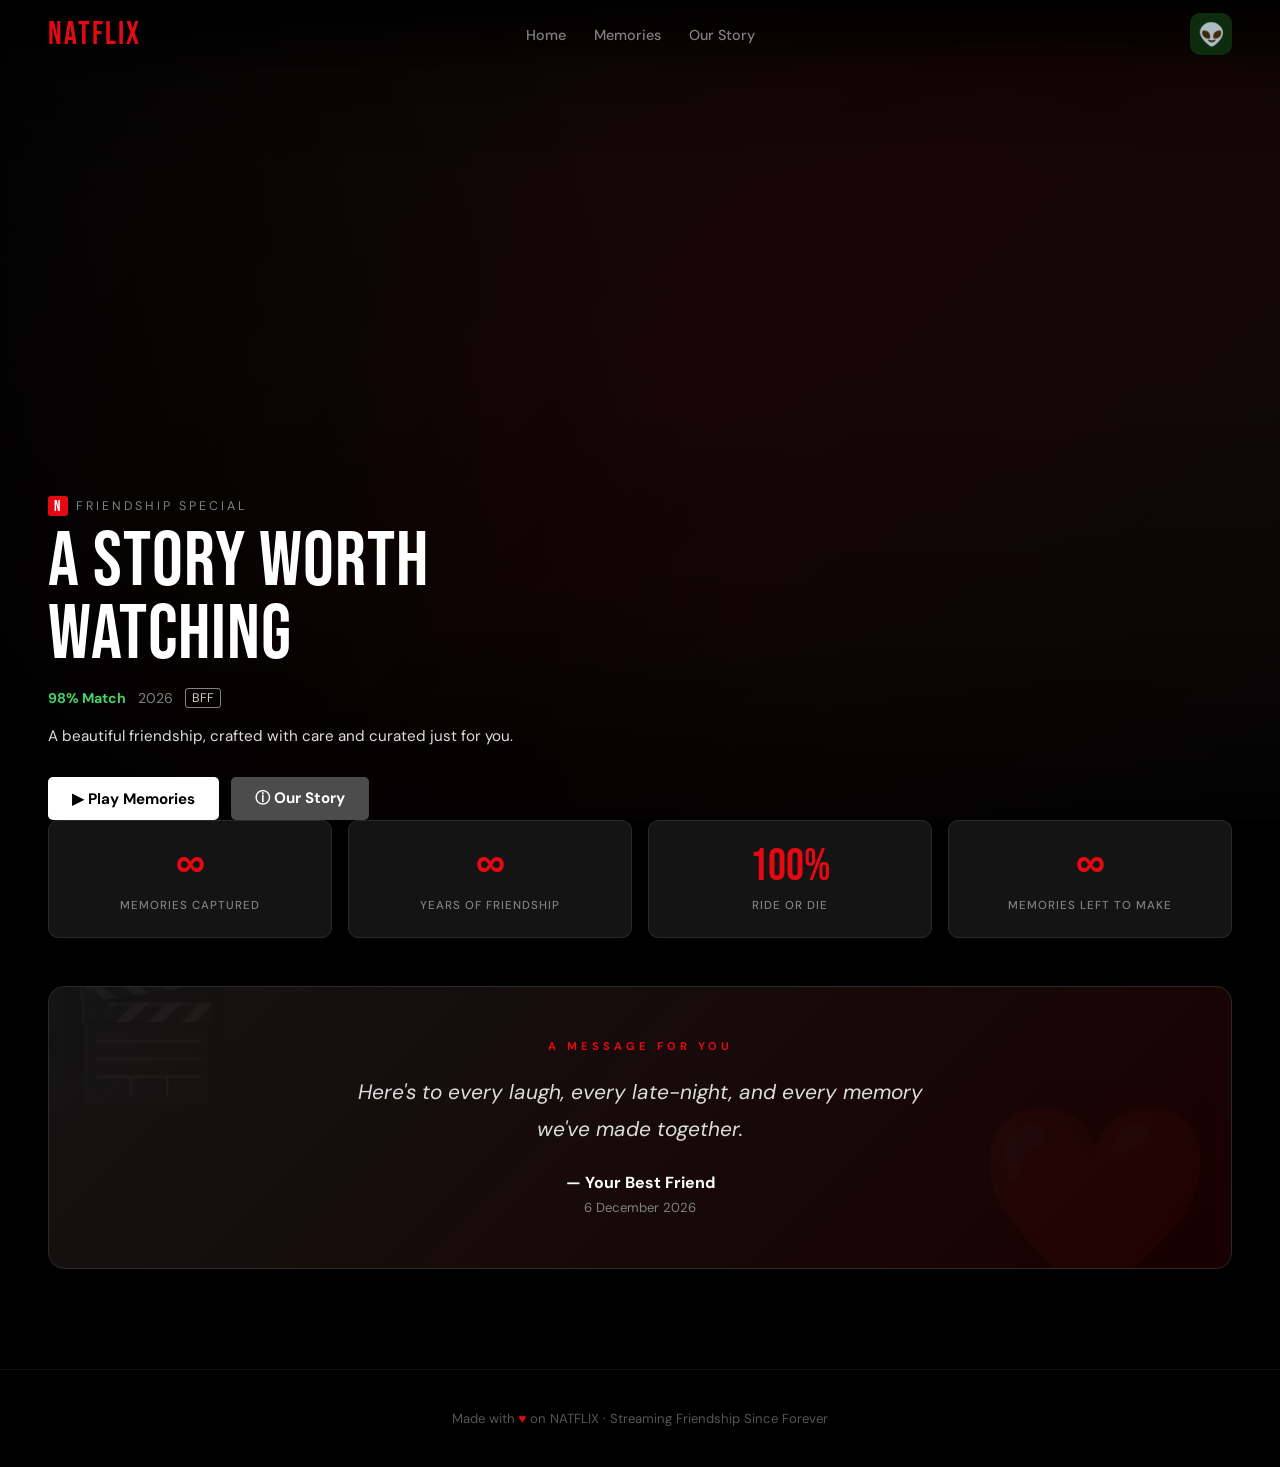
==== home.html @ 0f64f7c1 "ahh" ====
<!DOCTYPE html>
<html lang="en">
<head>
<meta charset="UTF-8">
<meta name="viewport" content="width=device-width, initial-scale=1.0, maximum-scale=1.0, user-scalable=no">
<title>NATFLIX</title>
<link rel="preconnect" href="https://fonts.googleapis.com">
<link rel="preconnect" href="https://fonts.gstatic.com" crossorigin>
<link href="https://fonts.googleapis.com/css2?family=Bebas+Neue&family=DM+Sans:ital,wght@0,300;0,400;0,500;0,700;1,400&display=swap" rel="stylesheet">
<style>
  *, *::before, *::after { box-sizing: border-box; margin: 0; padding: 0; }

  :root {
    --red: #E50914;
    --bg: #000;
    --card: #141414;
    --border: #2a2a2a;
    --grey: #808080;
    --text: #ddd;
  }

  html { scroll-behavior: smooth; }

  body {
    background: var(--bg);
    color: #fff;
    font-family: 'DM Sans', sans-serif;
    overflow-x: hidden;
  }

  /* NAV */
  nav {
    position: fixed;
    top: 0; left: 0; right: 0;
    z-index: 100;
    height: 68px; padding: 0 48px;
    display: flex; align-items: center; justify-content: space-between;
    background: linear-gradient(to bottom, rgba(0,0,0,0.9), transparent);
    transition: background 0.3s;
  }
  nav.scrolled { background: rgba(0,0,0,0.97); }

  .nav-logo {
    font-family: 'Bebas Neue', sans-serif;
    font-size: 2rem; color: var(--red);
    letter-spacing: 2px; text-decoration: none; flex-shrink: 0;
  }

  .nav-links {
    display: flex; gap: 28px; list-style: none;
    position: absolute; left: 50%; transform: translateX(-50%);
  }
  .nav-links a {
    color: var(--grey); text-decoration: none;
    font-size: 0.9rem; font-weight: 500;
    transition: color 0.2s;
  }
  .nav-links a:hover { color: #fff; }

  .nav-avatar {
    width: 42px; height: 42px;
    border-radius: 10px;
    display: flex; align-items: center; justify-content: center;
    font-size: 22px; cursor: pointer; flex-shrink: 0;
  }

  /* HERO */
  .hero { position: relative; height: 100vh; overflow: hidden; }

  .hero video {
    position: absolute; inset: 0;
    width: 100%; height: 100%;
    object-fit: cover;
  }

  /* Hero background — works for both gradient fallback and photo */
  #heroBgFallback {
    position: absolute; inset: 0;
    background: linear-gradient(135deg, #0a0a0a 0%, #1a0505 50%, #0a0a0a 100%);
    background-size: cover;
    background-position: center;
  }

  .hero-overlay {
    position: absolute; inset: 0;
    background:
      linear-gradient(77deg, rgba(0,0,0,0.92) 0%, transparent 55%),
      linear-gradient(to top, rgba(0,0,0,1) 0%, rgba(0,0,0,0.3) 30%, transparent 60%),
      linear-gradient(to bottom, rgba(0,0,0,0.5) 0%, transparent 20%);
  }

  .hero-content {
    position: absolute; bottom: 0; left: 0; z-index: 2;
    padding: 0 48px 80px; max-width: 600px;
  }

  .hero-label {
    font-size: 0.78rem; color: var(--grey);
    letter-spacing: 3px; text-transform: uppercase;
    font-variant: small-caps; margin-bottom: 10px;
    opacity: 0; transform: translateY(30px);
    animation: fadeUp 0.6s 0.1s forwards;
    display: flex; align-items: center; gap: 8px;
  }
  .hero-label::before {
    content: 'N';
    display: inline-flex;
    background: var(--red); color: #fff;
    font-family: 'Bebas Neue', sans-serif;
    font-size: 0.95rem;
    width: 20px; height: 20px;
    align-items: center; justify-content: center;
    border-radius: 3px;
  }

  .hero-title {
    font-family: 'Bebas Neue', sans-serif;
    font-size: clamp(2.2rem, 6vw, 5.5rem);
    line-height: 0.95; letter-spacing: 1px; margin-bottom: 16px;
    opacity: 0; transform: translateY(30px);
    animation: fadeUp 0.6s 0.2s forwards;
  }

  .hero-meta {
    display: flex; align-items: center; gap: 12px;
    font-size: 0.88rem; margin-bottom: 16px; flex-wrap: wrap;
    opacity: 0; transform: translateY(30px);
    animation: fadeUp 0.6s 0.3s forwards;
  }
  .meta-match  { color: #46d369; font-weight: 700; }
  .meta-badge  {
    border: 1px solid rgba(255,255,255,0.5);
    padding: 1px 6px; border-radius: 3px;
    font-size: 0.78rem; color: rgba(255,255,255,0.8);
  }
  .meta-dot    { color: var(--grey); }

  .hero-desc {
    font-size: 0.95rem; color: var(--text); line-height: 1.65;
    margin-bottom: 28px;
    opacity: 0; transform: translateY(30px);
    animation: fadeUp 0.6s 0.4s forwards;
  }

  .hero-btns {
    display: flex; gap: 12px; flex-wrap: wrap;
    opacity: 0; transform: translateY(30px);
    animation: fadeUp 0.6s 0.5s forwards;
  }

  .btn {
    display: inline-flex; align-items: center; gap: 8px;
    padding: 11px 24px; border-radius: 5px;
    font-size: 0.95rem; font-weight: 700; cursor: pointer; border: none;
    font-family: 'DM Sans', sans-serif;
    transition: opacity 0.2s, transform 0.2s;
    text-decoration: none;
  }
  .btn:hover { opacity: 0.85; transform: scale(1.02); }
  .btn-white { background: #fff; color: #000; }
  .btn-grey  { background: rgba(109,109,110,0.7); color: #fff; }

  @keyframes fadeUp { to { opacity: 1; transform: translateY(0); } }

  /* CONTENT */
  .content {
    position: relative; z-index: 10;
    background: var(--bg);
    margin-top: -80px; padding-bottom: 80px;
  }

  /* STATS */
  .stats-row {
    display: grid;
    grid-template-columns: repeat(4, 1fr);
    gap: 16px;
    padding: 0 48px; margin-bottom: 48px;
  }
  .stat-card {
    background: var(--card); border: 1px solid var(--border);
    border-radius: 10px; padding: 24px; text-align: center;
  }
  .stat-number {
    font-family: 'Bebas Neue', sans-serif;
    font-size: 2.8rem; color: var(--red); line-height: 1; margin-bottom: 8px;
  }
  .stat-label {
    color: var(--grey); font-size: 0.72rem;
    text-transform: uppercase; letter-spacing: 1px; font-weight: 500;
  }

  /* ROWS */
  .row-section { padding: 0 48px; margin-bottom: 48px; }
  .row-title   { font-size: 1.1rem; font-weight: 700; margin-bottom: 16px; color: #fff; }

  .photos-scroll {
    display: flex; gap: 8px;
    overflow-x: auto; scrollbar-width: none;
    -ms-overflow-style: none; padding-bottom: 4px;
  }
  .photos-scroll::-webkit-scrollbar { display: none; }

  .photo-card {
    flex-shrink: 0; width: 200px; height: 140px;
    border-radius: 5px; overflow: hidden;
    cursor: pointer; background: #222; position: relative;
  }
  .photo-card img {
    width: 100%; height: 100%;
    object-fit: cover; display: block;
    transition: transform 0.3s ease;
  }
  .photo-card:hover img { transform: scale(1.08); }

  .photo-caption {
    position: absolute; bottom: 0; left: 0; right: 0;
    background: linear-gradient(to top, rgba(0,0,0,0.9), transparent);
    padding: 24px 10px 8px; font-size: 0.78rem; color: #fff;
    transform: translateY(100%); transition: transform 0.3s ease; line-height: 1.3;
  }
  .photo-card:hover .photo-caption { transform: translateY(0); }

  /* FINAL MESSAGE */
  .final-message {
    margin: 20px 48px;
    padding: 52px 40px;
    background: linear-gradient(135deg, #141414, #1a0000);
    border: 1px solid var(--border);
    border-radius: 16px; text-align: center;
    overflow: hidden; position: relative;
  }
  .final-message .deco-heart {
    position: absolute; bottom: -2rem; right: 1rem;
    font-size: 12rem; opacity: 0.04; user-select: none; line-height: 1;
  }
  .final-message .deco-clap {
    position: absolute; top: -1rem; left: 1rem;
    font-size: 8rem; opacity: 0.04; user-select: none; line-height: 1;
  }
  .msg-label {
    font-size: 0.7rem; letter-spacing: 4px; text-transform: uppercase;
    color: var(--red); margin-bottom: 20px; font-weight: 700;
  }
  .msg-text {
    font-style: italic;
    font-size: clamp(1rem, 2.5vw, 1.3rem);
    line-height: 1.8; color: var(--text);
    max-width: 600px; margin: 0 auto; position: relative; z-index: 1;
  }
  .msg-sender {
    color: #fff; font-weight: 700; margin-top: 24px;
    font-size: 1rem; position: relative; z-index: 1;
  }
  .msg-date {
    color: var(--grey); font-size: 0.82rem;
    margin-top: 6px; position: relative; z-index: 1;
  }

  /* LIGHTBOX */
  .lightbox {
    display: none;
    position: fixed; inset: 0;
    background: rgba(0,0,0,0.94); z-index: 1000;
    align-items: center; justify-content: center; flex-direction: column;
  }
  .lightbox.open { display: flex; }

  .lightbox-img-wrap {
    position: relative; max-width: 90vw; max-height: 75vh;
    display: flex; align-items: center; justify-content: center;
  }
  .lightbox-img-wrap img {
    max-width: 90vw; max-height: 75vh;
    object-fit: contain; border-radius: 8px; display: block;
  }
  .lightbox-caption {
    color: var(--grey); font-size: 0.9rem;
    margin-top: 16px; text-align: center; max-width: 80vw;
  }
  .lb-close {
    position: fixed; top: 20px; right: 24px;
    font-size: 2rem; cursor: pointer; color: #fff;
    background: none; border: none; line-height: 1; z-index: 1001;
  }
  .lb-arrow {
    position: fixed; top: 50%; transform: translateY(-50%);
    font-size: 2.5rem; cursor: pointer;
    color: rgba(255,255,255,0.7); background: rgba(0,0,0,0.4);
    border: none; width: 52px; height: 72px;
    display: flex; align-items: center; justify-content: center;
    transition: background 0.2s, color 0.2s; z-index: 1001; padding: 0;
  }
  .lb-arrow:hover  { background: rgba(255,255,255,0.15); color: #fff; }
  .lb-arrow.right  { left: auto; right: 0; border-radius: 36px 0 0 36px; }
  .lb-arrow.left   { left: 0; border-radius: 0 36px 36px 0; }

  /* FADE-IN ON SCROLL */
  .fade-in {
    opacity: 0; transform: translateY(30px);
    transition: opacity 0.7s ease, transform 0.7s ease;
  }
  .fade-in.visible { opacity: 1; transform: translateY(0); }

  /* FOOTER */
  footer {
    text-align: center; padding: 40px 48px;
    color: #555; font-size: 0.82rem;
    border-top: 1px solid #111;
  }
  footer span { color: var(--red); }

  /* ── MOBILE ── */
  @media (max-width: 640px) {
    nav { padding: 0 16px; height: 54px; }
    .nav-links { display: none; }
    .nav-avatar { width: 36px; height: 36px; font-size: 18px; }

    .hero { height: 100svh; }
    .hero-content { padding: 0 16px 36px; max-width: 100%; }
    .hero-title { font-size: clamp(2rem, 9vw, 3rem); line-height: 1; }
    .hero-desc { font-size: 0.85rem; margin-bottom: 18px; }
    .hero-meta { font-size: 0.8rem; gap: 8px; }
    .btn { padding: 10px 18px; font-size: 0.85rem; }

    .content { margin-top: -60px; }

    /* Stats: 2x2 grid on mobile */
    .stats-row {
      grid-template-columns: repeat(2, 1fr);
      gap: 10px;
      padding: 0 16px;
      margin-bottom: 28px;
    }
    .stat-card { padding: 16px 12px; }
    .stat-number { font-size: 2rem; }
    .stat-label { font-size: 0.65rem; }

    .row-section { padding: 0 16px; margin-bottom: 28px; }
    .row-title { font-size: 0.95rem; }
    .photo-card { width: 150px; height: 105px; }

    .final-message {
      margin: 16px 16px;
      padding: 32px 20px;
    }
    .msg-text { font-size: 0.95rem; }
    .deco-heart { font-size: 7rem; }
    .deco-clap  { font-size: 5rem; }

    footer { padding: 28px 16px; font-size: 0.75rem; }
  }
</style>
</head>
<body>

<!-- NAV -->
<nav id="mainNav">
  <a class="nav-logo" href="#">NATFLIX</a>
  <ul class="nav-links">
    <li><a href="#">Home</a></li>
    <li><a href="#memories">Memories</a></li>
    <li><a href="#final">Our Story</a></li>
  </ul>
  <div class="nav-avatar" id="navAvatar"></div>
</nav>

<!-- HERO -->
<section class="hero" id="hero">
  <div id="heroBgFallback"></div>
  <video id="heroVideo" autoplay muted loop playsinline style="display:none"></video>
  <div class="hero-overlay"></div>
  <div class="hero-content">
    <div class="hero-label">Friendship Special</div>
    <div class="hero-title" id="heroTagline">A Story Worth Watching</div>
    <div class="hero-meta">
      <span class="meta-match">98% Match</span>
      <span class="meta-dot" id="heroYear"></span>
      <span class="meta-badge">BFF</span>
      <span class="meta-dot" id="heroDuration"></span>
    </div>
    <div class="hero-desc" id="heroDesc">A beautiful friendship, crafted with care and curated just for you.</div>
    <div class="hero-btns">
      <button class="btn btn-white" onclick="document.getElementById('memories').scrollIntoView({behavior:'smooth'})">▶ Play Memories</button>
      <button class="btn btn-grey"  onclick="document.getElementById('final').scrollIntoView({behavior:'smooth'})">ⓘ Our Story</button>
    </div>
  </div>
</section>

<!-- CONTENT -->
<div class="content">

  <div class="stats-row fade-in">
    <div class="stat-card">
      <div class="stat-number" id="statPhotos">0</div>
      <div class="stat-label">Memories Captured</div>
    </div>
    <div class="stat-card">
      <div class="stat-number" id="statDuration">—</div>
      <div class="stat-label">Years of Friendship</div>
    </div>
    <div class="stat-card">
      <div class="stat-number">100%</div>
      <div class="stat-label">Ride or Die</div>
    </div>
    <div class="stat-card">
      <div class="stat-number">∞</div>
      <div class="stat-label">Memories Left to Make</div>
    </div>
  </div>

  <div class="row-section fade-in" id="memories">
    <div class="row-title">📸 Our Memories</div>
    <div class="photos-scroll" id="photosRow1"></div>
  </div>

  <div class="row-section fade-in" id="row2Section" style="display:none">
    <div class="row-title">⭐ Best Moments</div>
    <div class="photos-scroll" id="photosRow2"></div>
  </div>

  <div class="final-message fade-in" id="final">
    <div class="deco-clap">🎬</div>
    <div class="deco-heart">❤️</div>
    <div class="msg-label">A Message For You</div>
    <div class="msg-text" id="finalMsg">Here's to every laugh, every late-night, and every memory we've made together.</div>
    <div class="msg-sender" id="senderName">— Your Best Friend</div>
    <div class="msg-date" id="msgDate"></div>
  </div>

</div>

<footer>Made with <span>♥</span> on NATFLIX · Streaming Friendship Since Forever</footer>

<!-- LIGHTBOX -->
<div class="lightbox" id="lightbox">
  <button class="lb-close" id="lbClose">✕</button>
  <button class="lb-arrow left"  id="lbLeft">‹</button>
  <div class="lightbox-img-wrap">
    <img id="lbImg" src="" alt="Memory">
  </div>
  <div class="lightbox-caption" id="lbCaption"></div>
  <button class="lb-arrow right" id="lbRight">›</button>
</div>

<script>
(function () {

function safeDecode(raw) {
  try {
    const binary = atob(raw);
    const bytes  = new Uint8Array(binary.length);
    for (let i = 0; i < binary.length; i++) bytes[i] = binary.charCodeAt(i);
    return JSON.parse(new TextDecoder().decode(bytes));
  } catch (_) {
    return JSON.parse(decodeURIComponent(escape(atob(raw))));
  }
}

// ─── PARSE DATA ───────────────────────────────────────────────────────────────
let D = {};
try {
  const raw = new URLSearchParams(location.search).get('data');
  if (raw) D = safeDecode(raw);
} catch (e) {
  console.error('home.html: data parse error:', e);
  D = {
    recipientGender: 'female',
    video: '',
    friendshipDuration: '5 Years',
    senderName: 'Your Best Friend',
    photos: [],
    groq: {
      heroTagline: 'The Greatest Story\nEver Told',
      heroDescription: "A friendship so legendary, even Netflix couldn't make it up.",
      photoCaptions: [],
      finalMessage: "Every memory we've made together is a scene worth replaying."
    }
  };
}

const groq = D.groq || {};

// ─── AVATAR ───────────────────────────────────────────────────────────────────
function getAvatar(gender) {
  if (gender === 'female') return { emoji: '🧚', bg: '#1a001a' };
  if (gender === 'male')   return { emoji: '🥷', bg: '#1a1a2e' };
  return { emoji: '👽', bg: '#0d2b0d' };
}
const av = getAvatar(D.recipientGender);
const navAvatar = document.getElementById('navAvatar');
navAvatar.textContent      = av.emoji;
navAvatar.style.background = av.bg;

// ─── NAV SCROLL ───────────────────────────────────────────────────────────────
window.addEventListener('scroll', () => {
  document.getElementById('mainNav').classList.toggle('scrolled', window.scrollY > 60);
});

// ─── HERO: video OR photo fallback ───────────────────────────────────────────
const heroBg = document.getElementById('heroBgFallback');

if (D.video) {
  // Has video — play it, hide the fallback bg
  const vid     = document.getElementById('heroVideo');
  vid.src        = D.video;
  vid.style.display = 'block';
  heroBg.style.display = 'none';
} else if (D.heroPhoto) {
  // No video but has a photo — use it as hero background
  heroBg.style.backgroundImage    = `url('${D.heroPhoto}')`;
  heroBg.style.backgroundSize     = 'cover';
  heroBg.style.backgroundPosition = 'center top';
  // keep the dark gradient overlay so text stays readable
} else if (D.photos && D.photos[0]) {
  // Fallback: use first photo if heroPhoto wasn't set
  heroBg.style.backgroundImage    = `url('${D.photos[0]}')`;
  heroBg.style.backgroundSize     = 'cover';
  heroBg.style.backgroundPosition = 'center top';
}

// ─── HERO CONTENT ─────────────────────────────────────────────────────────────
if (groq.heroTagline)     document.getElementById('heroTagline').textContent = groq.heroTagline;
if (groq.heroDescription) document.getElementById('heroDesc').textContent    = groq.heroDescription;
document.getElementById('heroYear').textContent     = new Date().getFullYear();
document.getElementById('heroDuration').textContent = D.friendshipDuration || '';

// ─── STATS ────────────────────────────────────────────────────────────────────
const photos = D.photos || [];
document.getElementById('statPhotos').textContent   = photos.length || '∞';
document.getElementById('statDuration').textContent = D.friendshipDuration || '∞';

// ─── PHOTO ROWS ───────────────────────────────────────────────────────────────
const captions    = Array.isArray(groq.photoCaptions) ? groq.photoCaptions : [];
const allCaptions = photos.map((_, i) =>
  (captions[i] && String(captions[i])) || `Memory #${i + 1}`
);

let currentIndex = 0;
const lightbox   = document.getElementById('lightbox');
const lbImg      = document.getElementById('lbImg');
const lbCaption  = document.getElementById('lbCaption');

function makeCard(src, caption, index) {
  const card = document.createElement('div');
  card.className = 'photo-card';
  card.innerHTML = `
    <img src="${src}" alt="${caption}" loading="lazy">
    <div class="photo-caption">${caption}</div>
  `;
  card.addEventListener('click', () => openLightbox(index));
  return card;
}

const row1        = document.getElementById('photosRow1');
const row2        = document.getElementById('photosRow2');
const row2Section = document.getElementById('row2Section');

photos.forEach((src, i) => {
  const card = makeCard(src, allCaptions[i], i);
  if (i < 5) row1.appendChild(card);
  else        row2.appendChild(card);
});

if (photos.length > 5) row2Section.style.display = 'block';
if (photos.length === 0) {
  document.getElementById('memories').style.display = 'none';
}

// ─── FINAL MESSAGE ────────────────────────────────────────────────────────────
if (groq.finalMessage) document.getElementById('finalMsg').textContent  = groq.finalMessage;
if (D.senderName)      document.getElementById('senderName').textContent = `— ${D.senderName}`;

const now     = new Date();
const dateStr = now.toLocaleDateString('en-IN', { day: 'numeric', month: 'long', year: 'numeric' });
document.getElementById('msgDate').textContent = dateStr;

// ─── LIGHTBOX ─────────────────────────────────────────────────────────────────
function openLightbox(index) {
  currentIndex = index;
  updateLightbox();
  lightbox.classList.add('open');
  document.body.style.overflow = 'hidden';
}
function closeLightbox() {
  lightbox.classList.remove('open');
  document.body.style.overflow = '';
}
function updateLightbox() {
  if (!photos.length) return;
  lbImg.src             = photos[currentIndex];
  lbCaption.textContent = allCaptions[currentIndex];
}
function prevPhoto() {
  currentIndex = (currentIndex - 1 + photos.length) % photos.length;
  updateLightbox();
}
function nextPhoto() {
  currentIndex = (currentIndex + 1) % photos.length;
  updateLightbox();
}

document.getElementById('lbClose').addEventListener('click', closeLightbox);
document.getElementById('lbLeft').addEventListener('click',  prevPhoto);
document.getElementById('lbRight').addEventListener('click', nextPhoto);
lightbox.addEventListener('click', e => { if (e.target === lightbox) closeLightbox(); });
document.addEventListener('keydown', e => {
  if (!lightbox.classList.contains('open')) return;
  if (e.key === 'Escape')     closeLightbox();
  if (e.key === 'ArrowLeft')  prevPhoto();
  if (e.key === 'ArrowRight') nextPhoto();
});

// ─── SCROLL ANIMATIONS ────────────────────────────────────────────────────────
const observer = new IntersectionObserver(entries => {
  entries.forEach(entry => {
    if (entry.isIntersecting) entry.target.classList.add('visible');
  });
}, { threshold: 0.1 });
document.querySelectorAll('.fade-in').forEach(el => observer.observe(el));


})();
</script>
</body>
</html>
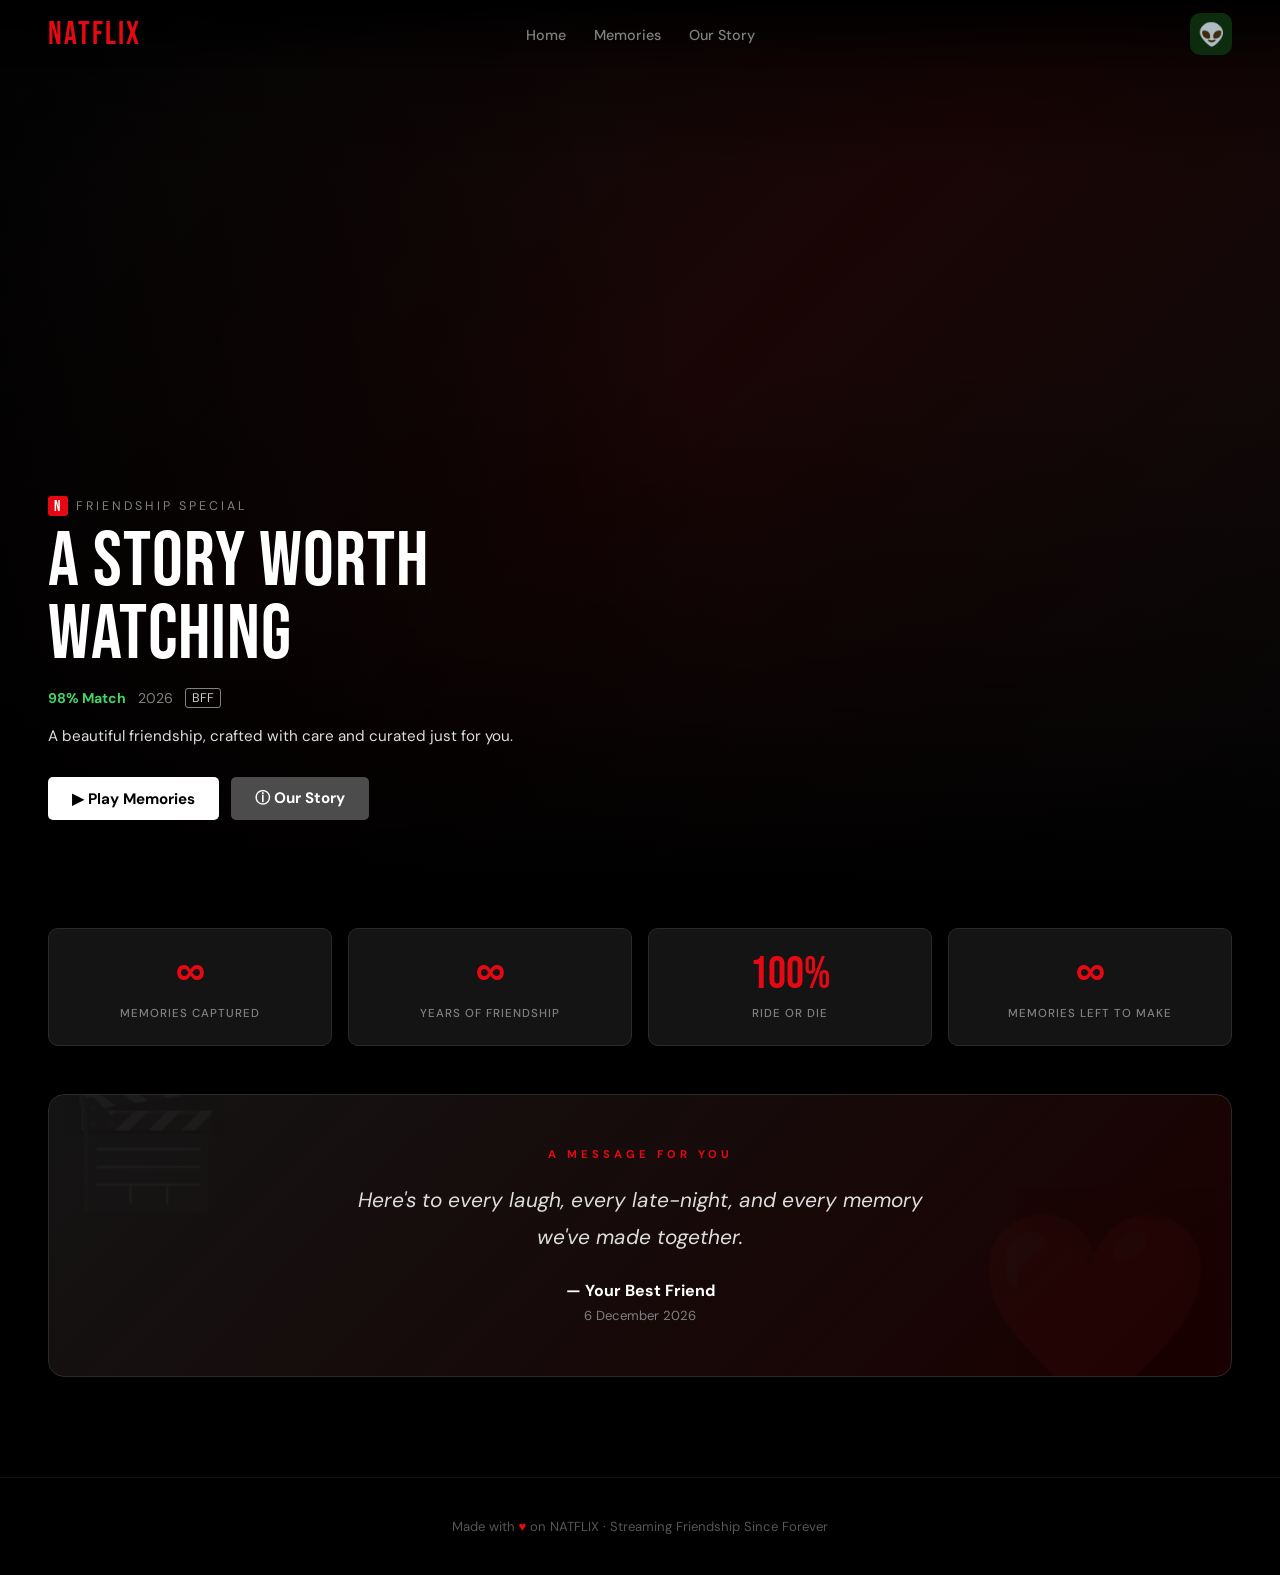
==== commit f825dc41: "yaya" ====
--- a/home.html
+++ b/home.html
@@ -73,7 +73,6 @@
     object-fit: cover;
   }
 
-  /* Hero background — works for both gradient fallback and photo */
   #heroBgFallback {
     position: absolute; inset: 0;
     background: linear-gradient(135deg, #0a0a0a 0%, #1a0505 50%, #0a0a0a 100%);
@@ -166,7 +165,7 @@
   .content {
     position: relative; z-index: 10;
     background: var(--bg);
-    margin-top: -80px; padding-bottom: 80px;
+    margin-top: -20px; padding-bottom: 80px;
   }
 
   /* STATS */
@@ -174,7 +173,7 @@
     display: grid;
     grid-template-columns: repeat(4, 1fr);
     gap: 16px;
-    padding: 0 48px; margin-bottom: 48px;
+    padding: 48px 48px 0; margin-bottom: 48px;
   }
   .stat-card {
     background: var(--card); border: 1px solid var(--border);
@@ -256,11 +255,12 @@
     margin-top: 6px; position: relative; z-index: 1;
   }
 
-  /* LIGHTBOX */
+  /* ═══ LIGHTBOX — z-index 10000, above everything ═══ */
   .lightbox {
     display: none;
     position: fixed; inset: 0;
-    background: rgba(0,0,0,0.94); z-index: 1000;
+    background: rgba(0,0,0,0.94);
+    z-index: 10000;
     align-items: center; justify-content: center; flex-direction: column;
   }
   .lightbox.open { display: flex; }
@@ -268,6 +268,7 @@
   .lightbox-img-wrap {
     position: relative; max-width: 90vw; max-height: 75vh;
     display: flex; align-items: center; justify-content: center;
+    z-index: 10002;
   }
   .lightbox-img-wrap img {
     max-width: 90vw; max-height: 75vh;
@@ -276,22 +277,29 @@
   .lightbox-caption {
     color: var(--grey); font-size: 0.9rem;
     margin-top: 16px; text-align: center; max-width: 80vw;
+    z-index: 10002; position: relative;
   }
   .lb-close {
     position: fixed; top: 20px; right: 24px;
-    font-size: 2rem; cursor: pointer; color: #fff;
-    background: none; border: none; line-height: 1; z-index: 1001;
-  }
+    font-size: 1.5rem; cursor: pointer; color: #fff;
+    background: rgba(0,0,0,0.6); border: 1px solid rgba(255,255,255,0.2);
+    border-radius: 50%; width: 44px; height: 44px;
+    display: flex; align-items: center; justify-content: center;
+    line-height: 1; z-index: 10003;
+    transition: background 0.2s, border-color 0.2s;
+  }
+  .lb-close:hover { background: rgba(229,9,20,0.7); border-color: var(--red); }
   .lb-arrow {
     position: fixed; top: 50%; transform: translateY(-50%);
     font-size: 2.5rem; cursor: pointer;
-    color: rgba(255,255,255,0.7); background: rgba(0,0,0,0.4);
-    border: none; width: 52px; height: 72px;
+    color: rgba(255,255,255,0.8); background: rgba(0,0,0,0.5);
+    border: 1px solid rgba(255,255,255,0.15);
+    width: 52px; height: 72px;
     display: flex; align-items: center; justify-content: center;
-    transition: background 0.2s, color 0.2s; z-index: 1001; padding: 0;
+    transition: background 0.2s, color 0.2s; z-index: 10003; padding: 0;
   }
   .lb-arrow:hover  { background: rgba(255,255,255,0.15); color: #fff; }
-  .lb-arrow.right  { left: auto; right: 0; border-radius: 36px 0 0 36px; }
+  .lb-arrow.right  { right: 0; border-radius: 36px 0 0 36px; }
   .lb-arrow.left   { left: 0; border-radius: 0 36px 36px 0; }
 
   /* FADE-IN ON SCROLL */
@@ -309,45 +317,35 @@
   }
   footer span { color: var(--red); }
 
-  /* ── MOBILE ── */
+  /* MOBILE */
   @media (max-width: 640px) {
     nav { padding: 0 16px; height: 54px; }
     .nav-links { display: none; }
     .nav-avatar { width: 36px; height: 36px; font-size: 18px; }
-
     .hero { height: 100svh; }
-    .hero-content { padding: 0 16px 36px; max-width: 100%; }
+    .hero-content { padding: 0 16px 100px; max-width: 100%; }
     .hero-title { font-size: clamp(2rem, 9vw, 3rem); line-height: 1; }
     .hero-desc { font-size: 0.85rem; margin-bottom: 18px; }
     .hero-meta { font-size: 0.8rem; gap: 8px; }
     .btn { padding: 10px 18px; font-size: 0.85rem; }
-
-    .content { margin-top: -60px; }
-
-    /* Stats: 2x2 grid on mobile */
+    .content { margin-top: 0; }
     .stats-row {
       grid-template-columns: repeat(2, 1fr);
-      gap: 10px;
-      padding: 0 16px;
-      margin-bottom: 28px;
+      gap: 10px; padding: 16px 16px 0; margin-bottom: 28px;
     }
     .stat-card { padding: 16px 12px; }
     .stat-number { font-size: 2rem; }
     .stat-label { font-size: 0.65rem; }
-
     .row-section { padding: 0 16px; margin-bottom: 28px; }
     .row-title { font-size: 0.95rem; }
     .photo-card { width: 150px; height: 105px; }
-
-    .final-message {
-      margin: 16px 16px;
-      padding: 32px 20px;
-    }
+    .final-message { margin: 16px 16px; padding: 32px 20px; }
     .msg-text { font-size: 0.95rem; }
     .deco-heart { font-size: 7rem; }
     .deco-clap  { font-size: 5rem; }
-
     footer { padding: 28px 16px; font-size: 0.75rem; }
+    .lb-close { top: 12px; right: 12px; width: 38px; height: 38px; font-size: 1.2rem; }
+    .lb-arrow { width: 40px; height: 60px; font-size: 1.8rem; }
   }
 </style>
 </head>
@@ -431,7 +429,7 @@
 
 <footer>Made with <span>♥</span> on NATFLIX · Streaming Friendship Since Forever</footer>
 
-<!-- LIGHTBOX -->
+<!-- LIGHTBOX — z-index 10000, above all fixed overlays -->
 <div class="lightbox" id="lightbox">
   <button class="lb-close" id="lbClose">✕</button>
   <button class="lb-arrow left"  id="lbLeft">‹</button>
@@ -500,19 +498,15 @@
 const heroBg = document.getElementById('heroBgFallback');
 
 if (D.video) {
-  // Has video — play it, hide the fallback bg
-  const vid     = document.getElementById('heroVideo');
-  vid.src        = D.video;
-  vid.style.display = 'block';
+  const vid          = document.getElementById('heroVideo');
+  vid.src            = D.video;
+  vid.style.display  = 'block';
   heroBg.style.display = 'none';
 } else if (D.heroPhoto) {
-  // No video but has a photo — use it as hero background
   heroBg.style.backgroundImage    = `url('${D.heroPhoto}')`;
   heroBg.style.backgroundSize     = 'cover';
   heroBg.style.backgroundPosition = 'center top';
-  // keep the dark gradient overlay so text stays readable
 } else if (D.photos && D.photos[0]) {
-  // Fallback: use first photo if heroPhoto wasn't set
   heroBg.style.backgroundImage    = `url('${D.photos[0]}')`;
   heroBg.style.backgroundSize     = 'cover';
   heroBg.style.backgroundPosition = 'center top';
@@ -575,34 +569,46 @@
 document.getElementById('msgDate').textContent = dateStr;
 
 // ─── LIGHTBOX ─────────────────────────────────────────────────────────────────
+// z-index is 10000 in CSS — above all fixed overlays
 function openLightbox(index) {
   currentIndex = index;
   updateLightbox();
   lightbox.classList.add('open');
   document.body.style.overflow = 'hidden';
 }
+
 function closeLightbox() {
   lightbox.classList.remove('open');
   document.body.style.overflow = '';
 }
+
 function updateLightbox() {
   if (!photos.length) return;
   lbImg.src             = photos[currentIndex];
   lbCaption.textContent = allCaptions[currentIndex];
 }
+
 function prevPhoto() {
   currentIndex = (currentIndex - 1 + photos.length) % photos.length;
   updateLightbox();
 }
+
 function nextPhoto() {
   currentIndex = (currentIndex + 1) % photos.length;
   updateLightbox();
 }
 
+// Wire buttons via addEventListener (more reliable than onclick attributes)
 document.getElementById('lbClose').addEventListener('click', closeLightbox);
 document.getElementById('lbLeft').addEventListener('click',  prevPhoto);
 document.getElementById('lbRight').addEventListener('click', nextPhoto);
-lightbox.addEventListener('click', e => { if (e.target === lightbox) closeLightbox(); });
+
+// Close on backdrop click
+lightbox.addEventListener('click', e => {
+  if (e.target === lightbox) closeLightbox();
+});
+
+// Keyboard navigation
 document.addEventListener('keydown', e => {
   if (!lightbox.classList.contains('open')) return;
   if (e.key === 'Escape')     closeLightbox();
@@ -618,7 +624,6 @@
 }, { threshold: 0.1 });
 document.querySelectorAll('.fade-in').forEach(el => observer.observe(el));
 
-
 })();
 </script>
 </body>
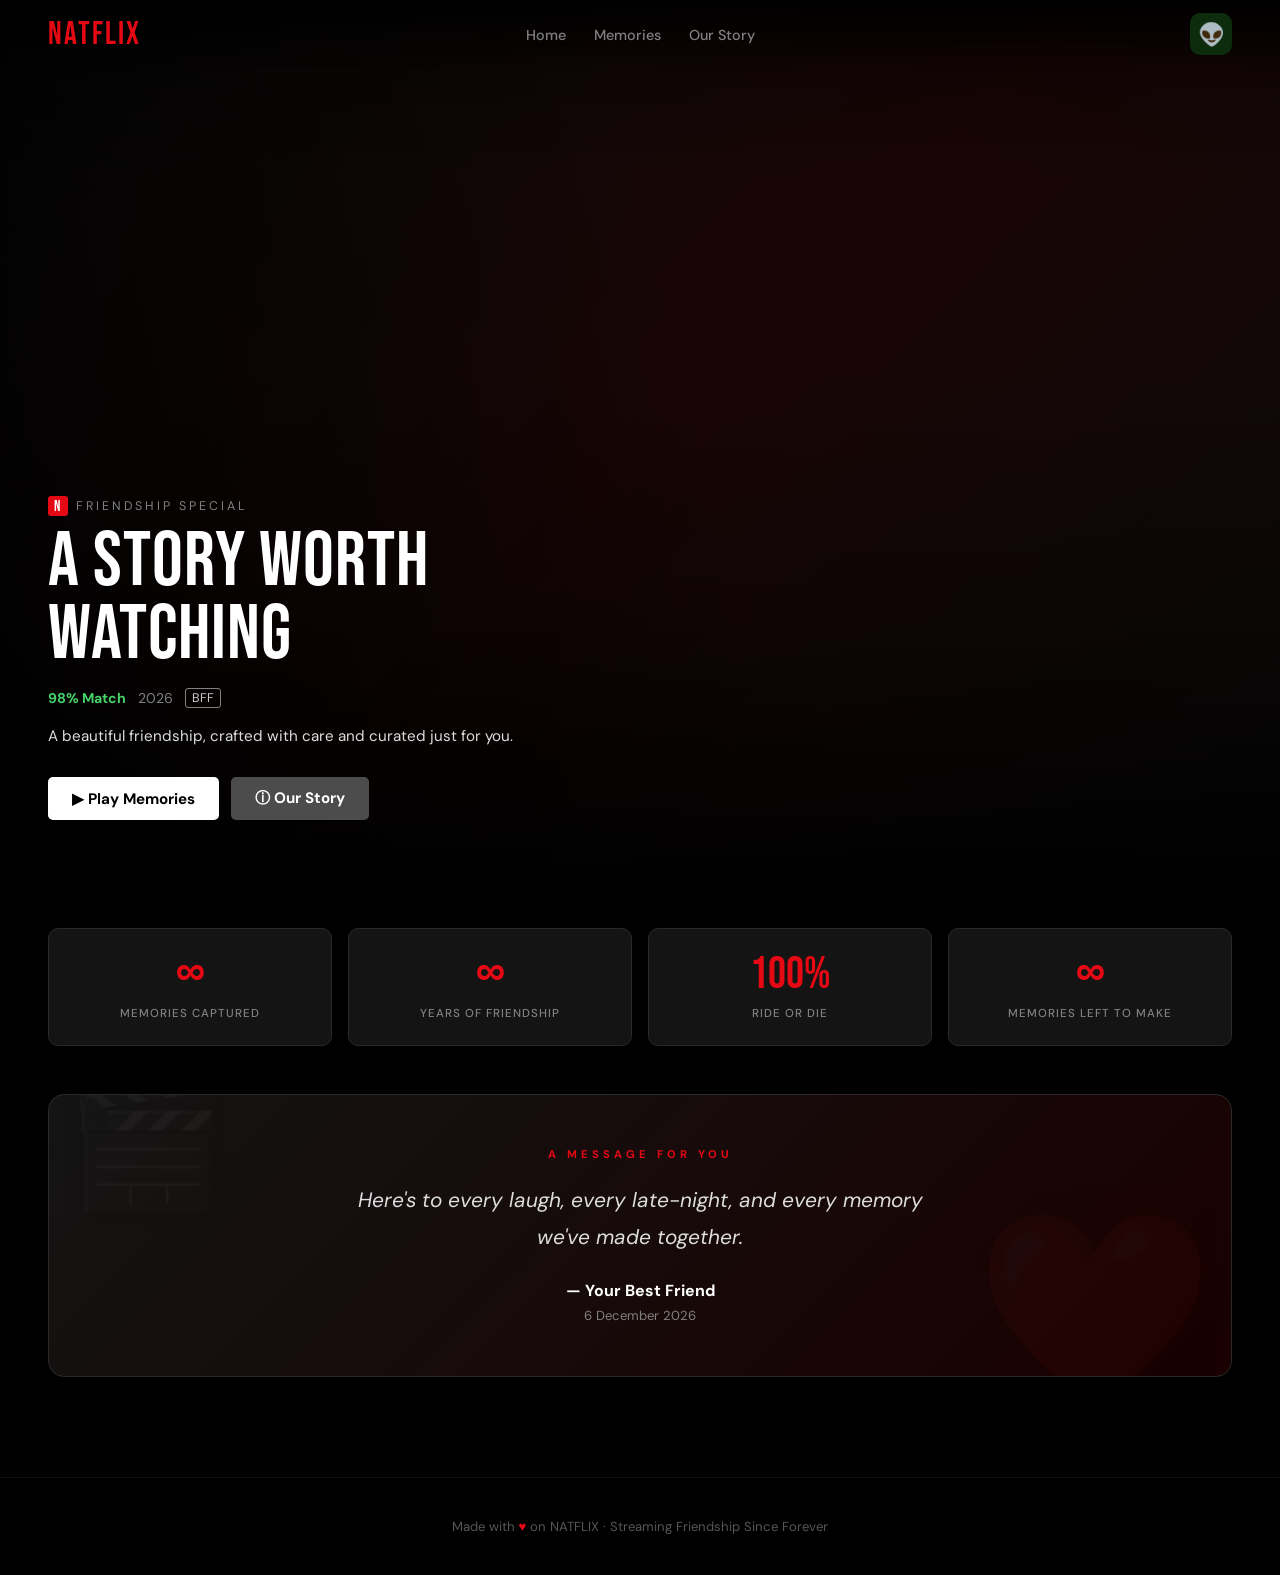
==== commit b9138289: "eh h" ====
--- a/home.html
+++ b/home.html
@@ -89,7 +89,7 @@
   }
 
   .hero-content {
-    position: absolute; bottom: 0; left: 0; z-index: 2;
+    position: absolute; bottom: 0; left: 0; z-index: 20;
     padding: 0 48px 80px; max-width: 600px;
   }
 
@@ -145,6 +145,7 @@
     display: flex; gap: 12px; flex-wrap: wrap;
     opacity: 0; transform: translateY(30px);
     animation: fadeUp 0.6s 0.5s forwards;
+    position: relative; z-index: 20;
   }
 
   .btn {
@@ -323,15 +324,15 @@
     .nav-links { display: none; }
     .nav-avatar { width: 36px; height: 36px; font-size: 18px; }
     .hero { height: 100svh; }
-    .hero-content { padding: 0 16px 100px; max-width: 100%; }
+    .hero-content { padding: 0 16px 36px; max-width: 100%; }
     .hero-title { font-size: clamp(2rem, 9vw, 3rem); line-height: 1; }
-    .hero-desc { font-size: 0.85rem; margin-bottom: 18px; }
-    .hero-meta { font-size: 0.8rem; gap: 8px; }
+    .hero-desc { font-size: 0.85rem; margin-bottom: 14px; }
+    .hero-meta { font-size: 0.8rem; gap: 8px; margin-bottom: 12px; }
     .btn { padding: 10px 18px; font-size: 0.85rem; }
-    .content { margin-top: 0; }
+    .content { margin-top: 0 !important; padding-top: 24px; }
     .stats-row {
       grid-template-columns: repeat(2, 1fr);
-      gap: 10px; padding: 16px 16px 0; margin-bottom: 28px;
+      gap: 10px; padding: 0 16px; margin-bottom: 28px;
     }
     .stat-card { padding: 16px 12px; }
     .stat-number { font-size: 2rem; }
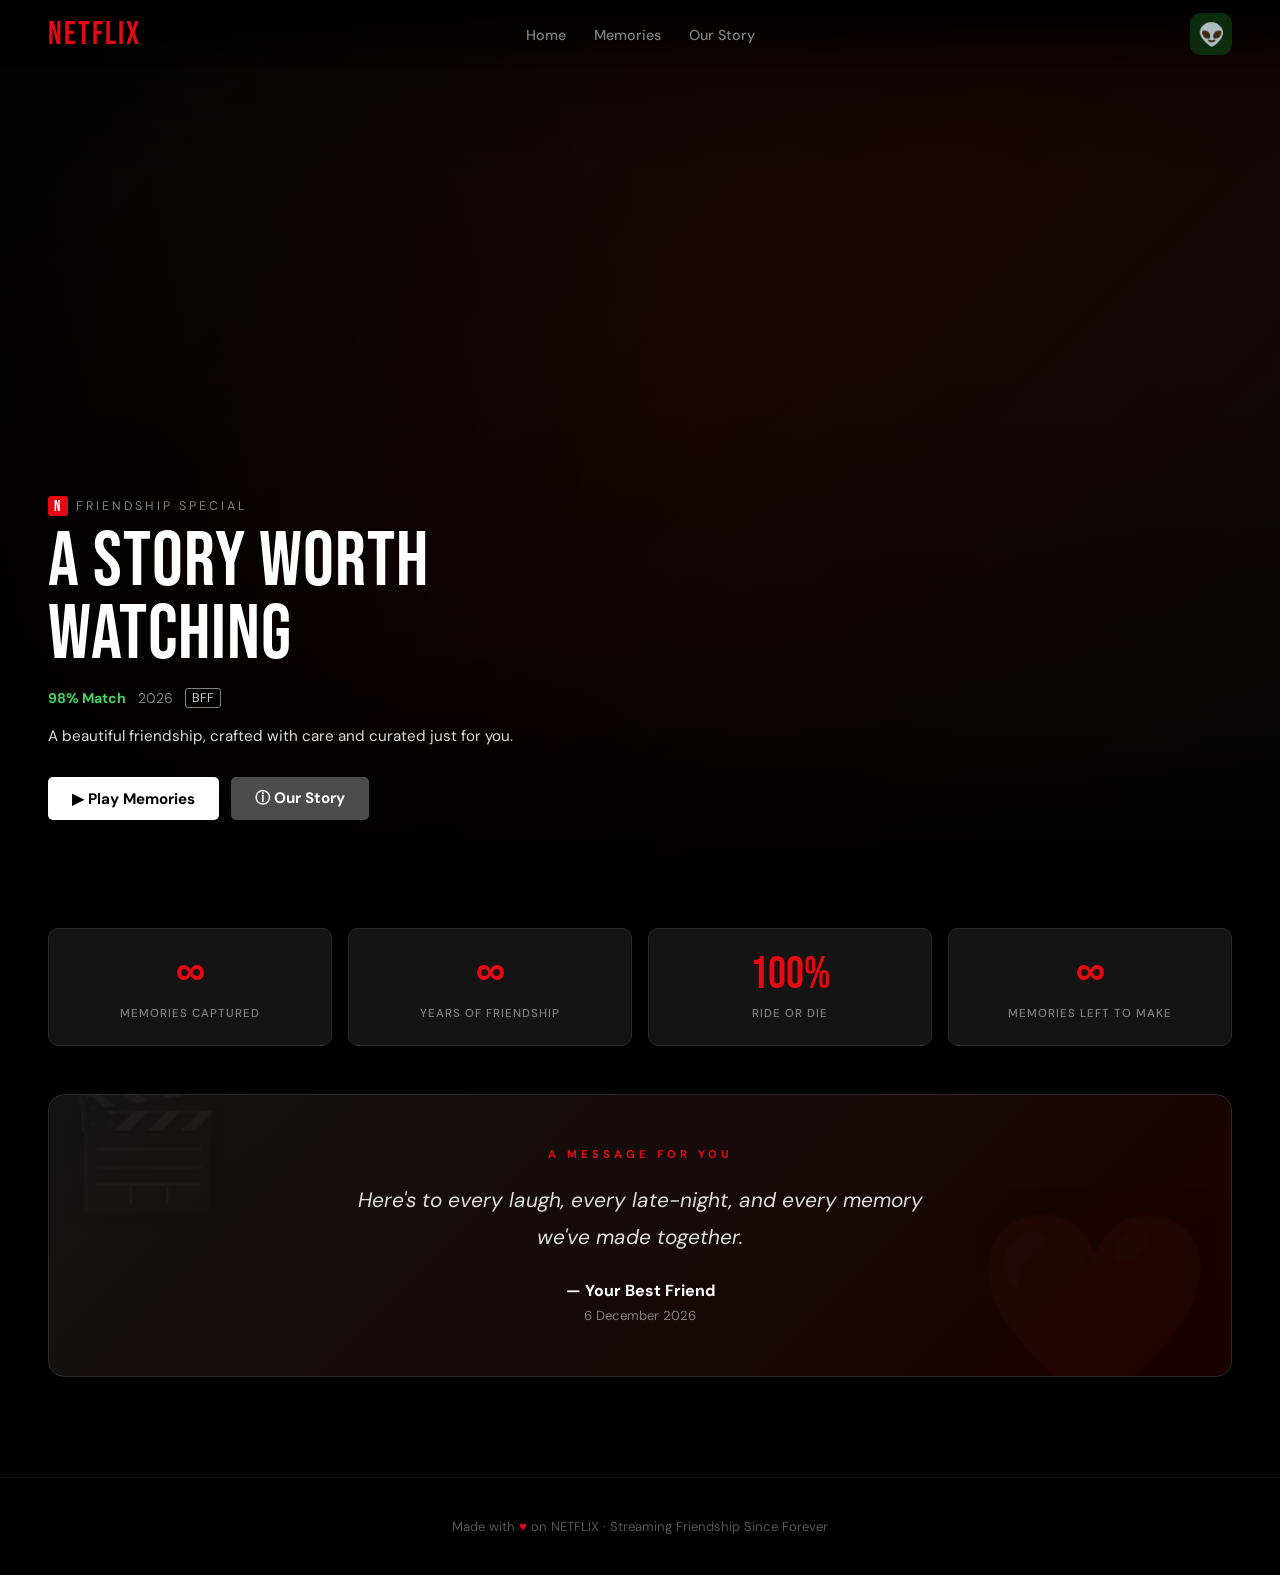
==== commit f6439623: "netflix" ====
--- a/home.html
+++ b/home.html
@@ -3,7 +3,7 @@
 <head>
 <meta charset="UTF-8">
 <meta name="viewport" content="width=device-width, initial-scale=1.0, maximum-scale=1.0, user-scalable=no">
-<title>NATFLIX</title>
+<title>NETFLIX</title>
 <link rel="preconnect" href="https://fonts.googleapis.com">
 <link rel="preconnect" href="https://fonts.gstatic.com" crossorigin>
 <link href="https://fonts.googleapis.com/css2?family=Bebas+Neue&family=DM+Sans:ital,wght@0,300;0,400;0,500;0,700;1,400&display=swap" rel="stylesheet">
@@ -354,7 +354,7 @@
 
 <!-- NAV -->
 <nav id="mainNav">
-  <a class="nav-logo" href="#">NATFLIX</a>
+  <a class="nav-logo" href="#">NETFLIX</a>
   <ul class="nav-links">
     <li><a href="#">Home</a></li>
     <li><a href="#memories">Memories</a></li>
@@ -428,7 +428,7 @@
 
 </div>
 
-<footer>Made with <span>♥</span> on NATFLIX · Streaming Friendship Since Forever</footer>
+<footer>Made with <span>♥</span> on NETFLIX · Streaming Friendship Since Forever</footer>
 
 <!-- LIGHTBOX — z-index 10000, above all fixed overlays -->
 <div class="lightbox" id="lightbox">
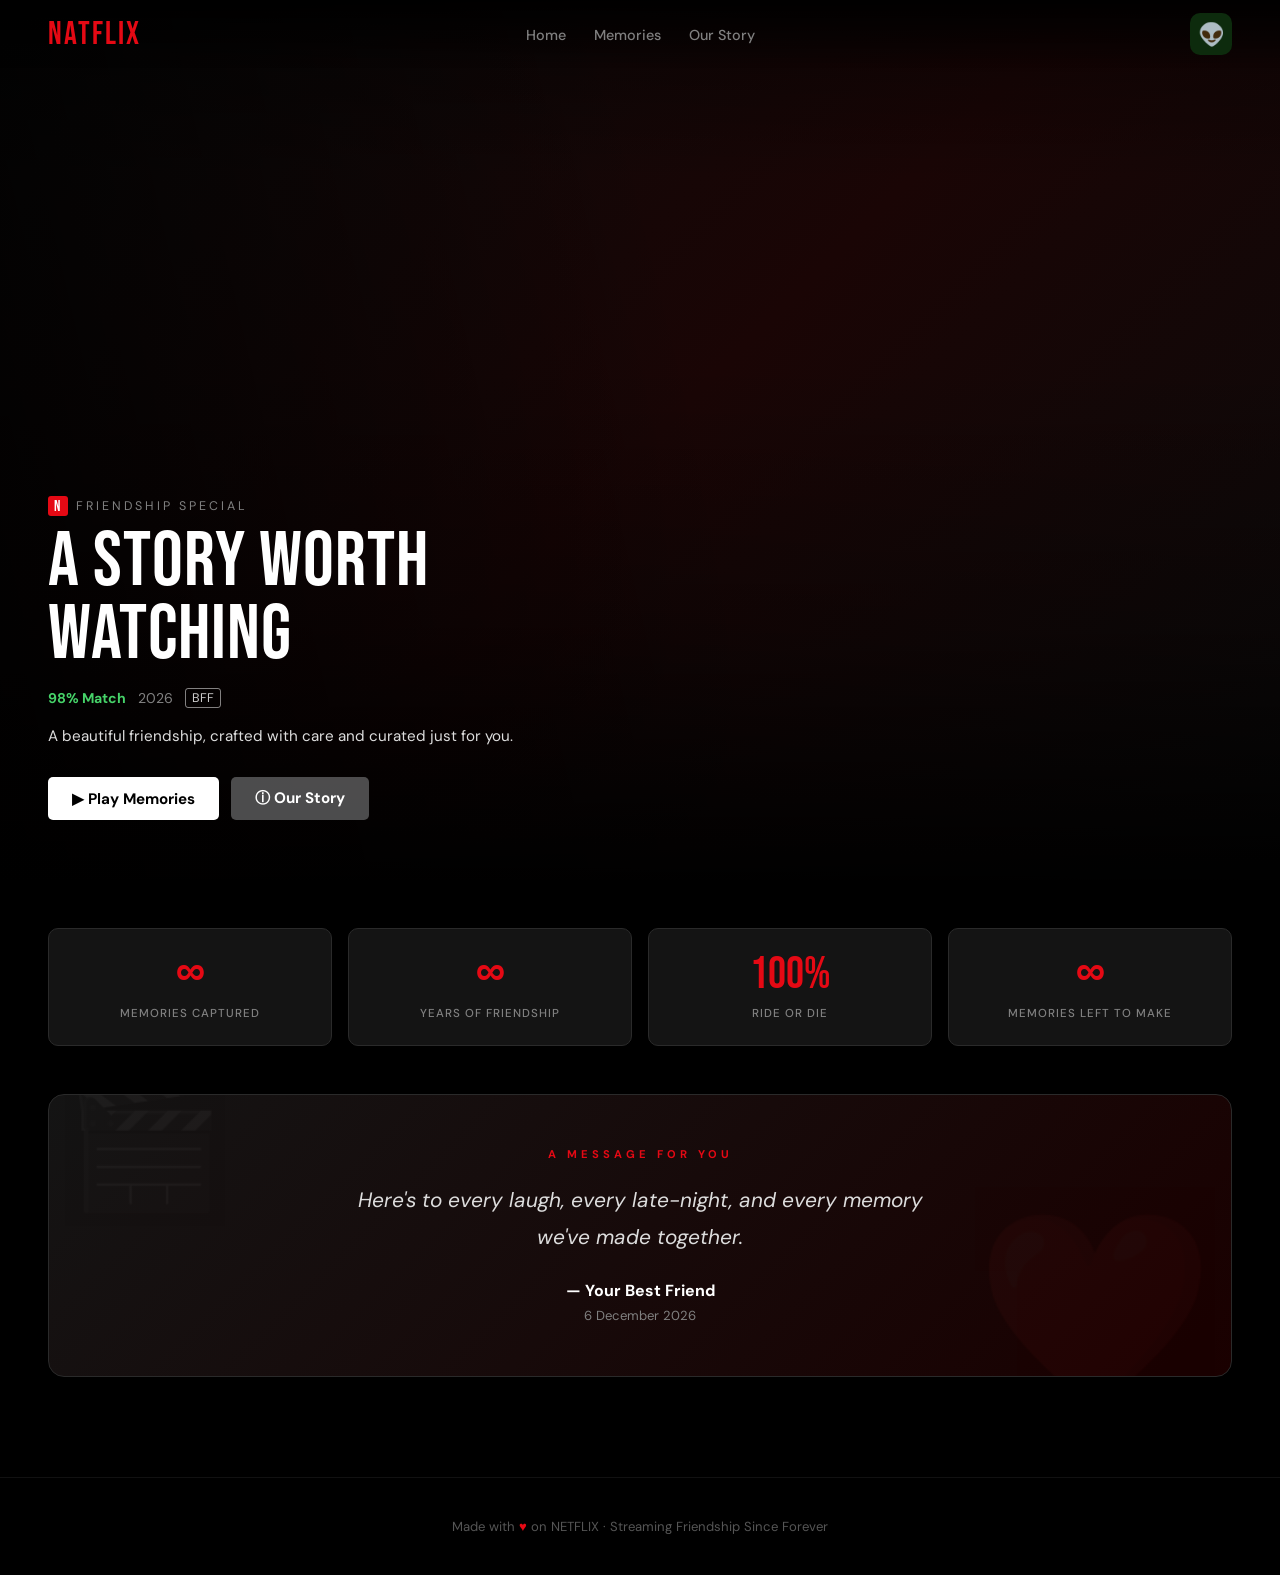
==== commit b75bfd9d: "hmm :" ====
--- a/home.html
+++ b/home.html
@@ -256,7 +256,7 @@
     margin-top: 6px; position: relative; z-index: 1;
   }
 
-  /* ═══ LIGHTBOX — z-index 10000, above everything ═══ */
+  /* LIGHTBOX */
   .lightbox {
     display: none;
     position: fixed; inset: 0;
@@ -318,33 +318,158 @@
   }
   footer span { color: var(--red); }
 
-  /* MOBILE */
+  /* ============================================================
+     MOBILE — max-width 640px
+     Desktop is completely untouched above this line.
+     ============================================================ */
   @media (max-width: 640px) {
+
+    /* NAV */
     nav { padding: 0 16px; height: 54px; }
     .nav-links { display: none; }
     .nav-avatar { width: 36px; height: 36px; font-size: 18px; }
+
+    /* ── HERO ──────────────────────────────────────────────── */
+
+    /* svh = small viewport height — excludes mobile browser chrome.
+       100svh means the hero fills exactly the visible screen,
+       nothing hidden behind the address bar. */
     .hero { height: 100svh; }
-    .hero-content { padding: 0 16px 36px; max-width: 100%; }
-    .hero-title { font-size: clamp(2rem, 9vw, 3rem); line-height: 1; }
-    .hero-desc { font-size: 0.85rem; margin-bottom: 14px; }
-    .hero-meta { font-size: 0.8rem; gap: 8px; margin-bottom: 12px; }
-    .btn { padding: 10px 18px; font-size: 0.85rem; }
-    .content { margin-top: 0 !important; padding-top: 24px; }
+
+    /* Tighter gutters matching real Netflix mobile (20px side padding).
+       pb: 28px gives the CTA buttons room to breathe above the fold edge. */
+    .hero-content {
+      padding: 0 20px 28px;
+      max-width: 100%;
+    }
+
+    /* Label row */
+    .hero-label {
+      font-size: 0.7rem;
+      letter-spacing: 2px;
+      margin-bottom: 8px;
+    }
+
+    /* Fluid title — scales naturally from 375px to 640px.
+       line-height 1 prevents clipping on descenders. */
+    .hero-title {
+      font-size: clamp(1.75rem, 8.5vw, 2.8rem);
+      line-height: 1;
+      margin-bottom: 10px;
+    }
+
+    /* Metadata row — tighter, wraps cleanly on 375px */
+    .hero-meta {
+      font-size: 0.78rem;
+      gap: 8px;
+      margin-bottom: 10px;
+      flex-wrap: wrap;
+    }
+
+    /* Description — 3-line clamp keeps it brief and hierarchy clear.
+       Netflix mobile does this — never full paragraphs in hero. */
+    .hero-desc {
+      font-size: 0.82rem;
+      line-height: 1.5;
+      margin-bottom: 16px;
+      display: -webkit-box;
+      -webkit-line-clamp: 3;
+      -webkit-box-orient: vertical;
+      overflow: hidden;
+    }
+
+    /* ── CTA BUTTONS ───────────────────────────────────────── */
+
+    /* Side-by-side. Stacking = cheap. Netflix never stacks on mobile hero. */
+    .hero-btns {
+      flex-wrap: nowrap;
+      gap: 8px;
+      width: 100%;
+    }
+
+    /* 40px is Netflix's actual mobile button height.
+       flex + min-width 0 prevents overflow on tight screens. */
+    .hero-btns .btn {
+      flex: 1;
+      min-width: 0;
+      padding: 0 12px;
+      height: 40px;
+      font-size: 0.82rem;
+      justify-content: center;
+      white-space: nowrap;
+      overflow: hidden;
+      text-overflow: ellipsis;
+    }
+
+    /* Play gets slightly more visual weight — it's the primary CTA */
+    .hero-btns .btn-white { flex: 1.3; }
+    .hero-btns .btn-grey  { flex: 1; }
+
+    /* ── CONTENT BLOCK ─────────────────────────────────────── */
+
+    /* Hero bleeds into content seamlessly — no gap, no hard edge.
+       The hero overlay already fades to pure black at bottom,
+       so content at margin-top: 0 feels like one continuous canvas. */
+    .content {
+      margin-top: 0 !important;
+      padding-top: 0;
+      padding-bottom: 48px;
+    }
+
+    /* ── STATS CARDS ───────────────────────────────────────── */
+
+    /* Reduced padding top because the hero→content transition is now seamless.
+       The stats section opens with breathing room via padding-top instead. */
     .stats-row {
       grid-template-columns: repeat(2, 1fr);
-      gap: 10px; padding: 0 16px; margin-bottom: 28px;
-    }
-    .stat-card { padding: 16px 12px; }
-    .stat-number { font-size: 2rem; }
-    .stat-label { font-size: 0.65rem; }
-    .row-section { padding: 0 16px; margin-bottom: 28px; }
+      gap: 8px;
+      padding: 20px 16px 0;
+      margin-bottom: 24px;
+    }
+
+    /* ~30% reduction in vertical padding — cards feel compact, not crushed.
+       12px horizontal is enough for 2-col at 375px. */
+    .stat-card {
+      padding: 14px 10px;
+      border-radius: 8px;
+    }
+
+    /* Reduced from 2.8rem — still bold and legible, no longer dominating. */
+    .stat-number {
+      font-size: 1.75rem;
+      margin-bottom: 5px;
+    }
+
+    /* Slightly tighter tracking — reads cleaner at this size */
+    .stat-label {
+      font-size: 0.62rem;
+      letter-spacing: 0.5px;
+      line-height: 1.3;
+    }
+
+    /* ── MEMORIES SECTION ──────────────────────────────────── */
+    .row-section {
+      padding: 0 16px;
+      margin-bottom: 24px;
+    }
     .row-title { font-size: 0.95rem; }
-    .photo-card { width: 150px; height: 105px; }
-    .final-message { margin: 16px 16px; padding: 32px 20px; }
-    .msg-text { font-size: 0.95rem; }
+
+    /* Photo cards: slightly smaller to hint at horizontal scroll */
+    .photo-card { width: 148px; height: 104px; }
+
+    /* ── FINAL MESSAGE ─────────────────────────────────────── */
+    .final-message {
+      margin: 0 16px 24px;
+      padding: 32px 20px;
+    }
+    .msg-text { font-size: 0.92rem; line-height: 1.7; }
     .deco-heart { font-size: 7rem; }
     .deco-clap  { font-size: 5rem; }
+
+    /* ── FOOTER ────────────────────────────────────────────── */
     footer { padding: 28px 16px; font-size: 0.75rem; }
+
+    /* ── LIGHTBOX ──────────────────────────────────────────── */
     .lb-close { top: 12px; right: 12px; width: 38px; height: 38px; font-size: 1.2rem; }
     .lb-arrow { width: 40px; height: 60px; font-size: 1.8rem; }
   }
@@ -354,7 +479,7 @@
 
 <!-- NAV -->
 <nav id="mainNav">
-  <a class="nav-logo" href="#">NETFLIX</a>
+  <a class="nav-logo" href="#">NATFLIX</a>
   <ul class="nav-links">
     <li><a href="#">Home</a></li>
     <li><a href="#memories">Memories</a></li>
@@ -430,7 +555,7 @@
 
 <footer>Made with <span>♥</span> on NETFLIX · Streaming Friendship Since Forever</footer>
 
-<!-- LIGHTBOX — z-index 10000, above all fixed overlays -->
+<!-- LIGHTBOX -->
 <div class="lightbox" id="lightbox">
   <button class="lb-close" id="lbClose">✕</button>
   <button class="lb-arrow left"  id="lbLeft">‹</button>
@@ -570,7 +695,6 @@
 document.getElementById('msgDate').textContent = dateStr;
 
 // ─── LIGHTBOX ─────────────────────────────────────────────────────────────────
-// z-index is 10000 in CSS — above all fixed overlays
 function openLightbox(index) {
   currentIndex = index;
   updateLightbox();
@@ -599,17 +723,14 @@
   updateLightbox();
 }
 
-// Wire buttons via addEventListener (more reliable than onclick attributes)
 document.getElementById('lbClose').addEventListener('click', closeLightbox);
 document.getElementById('lbLeft').addEventListener('click',  prevPhoto);
 document.getElementById('lbRight').addEventListener('click', nextPhoto);
 
-// Close on backdrop click
 lightbox.addEventListener('click', e => {
   if (e.target === lightbox) closeLightbox();
 });
 
-// Keyboard navigation
 document.addEventListener('keydown', e => {
   if (!lightbox.classList.contains('open')) return;
   if (e.key === 'Escape')     closeLightbox();
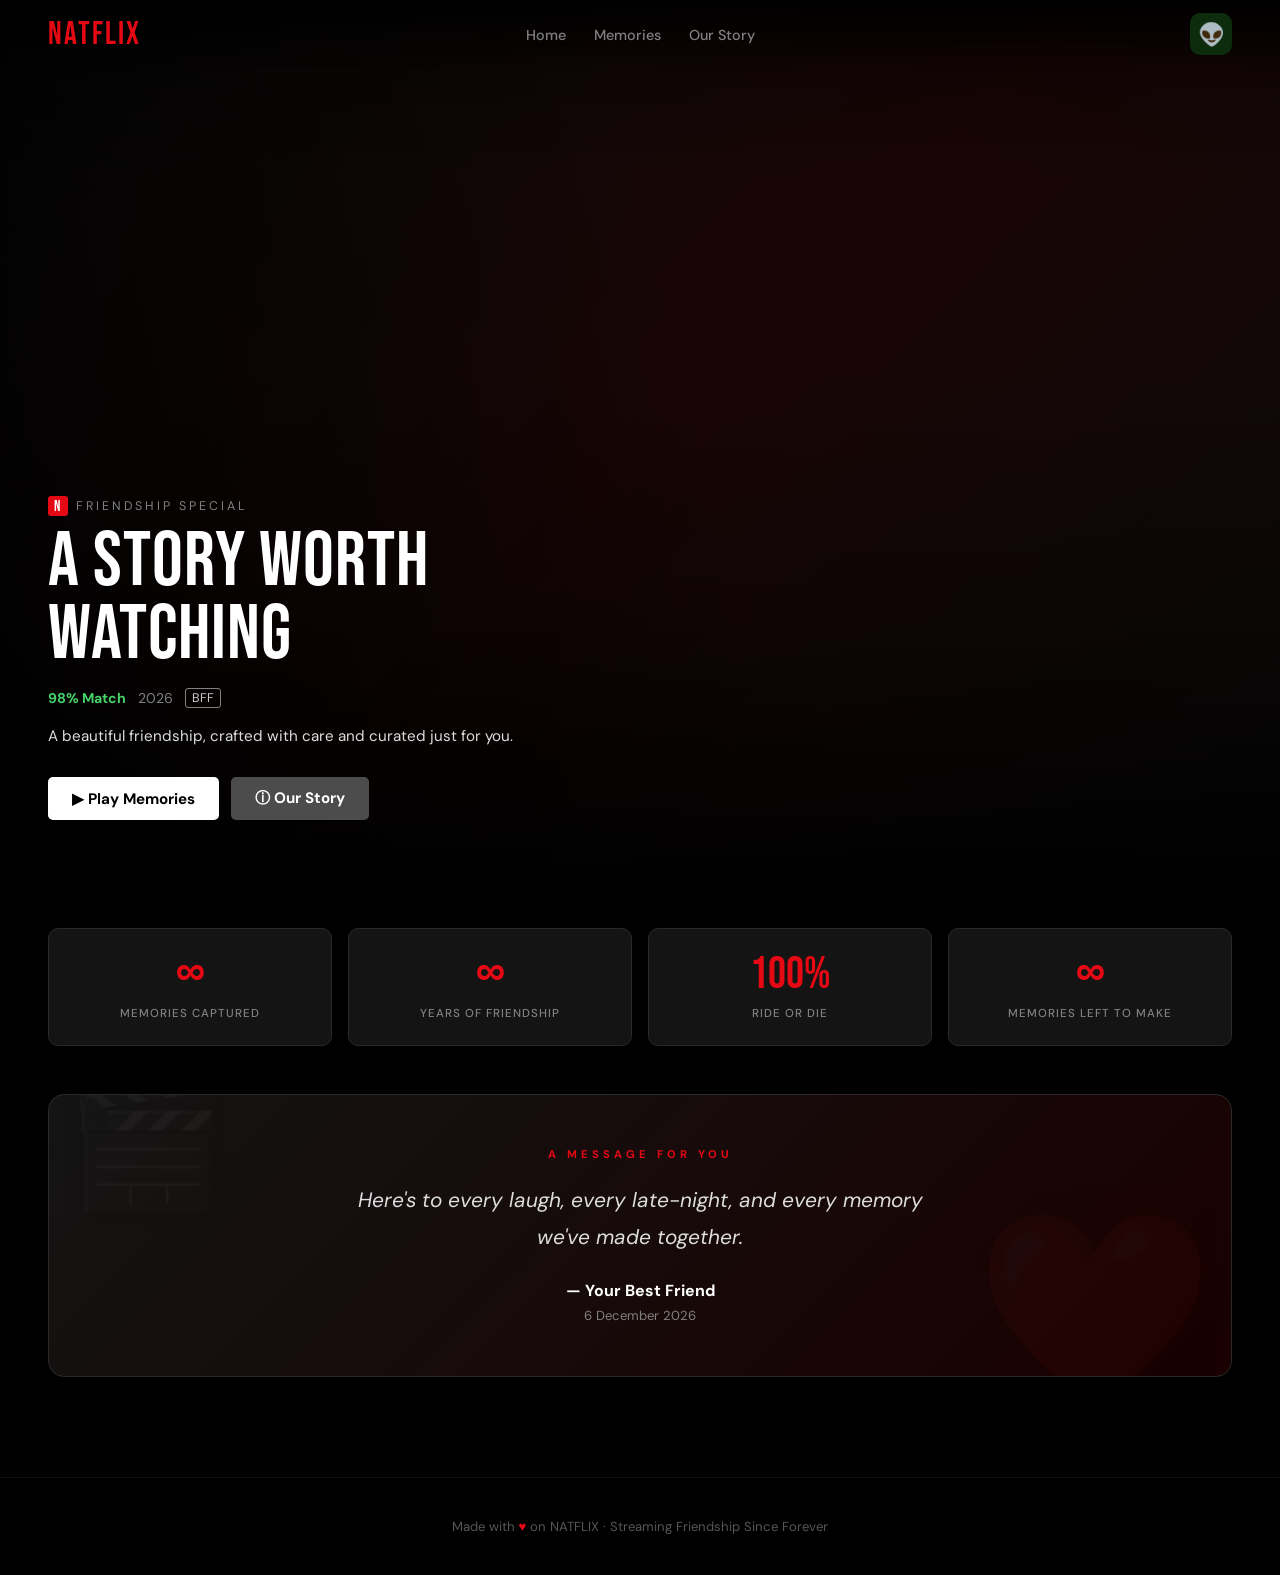
==== commit 3700108d: "hmmmmmm" ====
--- a/home.html
+++ b/home.html
@@ -320,164 +320,58 @@
 
   /* ============================================================
      MOBILE — max-width 640px
-     Desktop is completely untouched above this line.
      ============================================================ */
   @media (max-width: 640px) {
-
-    /* NAV */
     nav { padding: 0 16px; height: 54px; }
     .nav-links { display: none; }
     .nav-avatar { width: 36px; height: 36px; font-size: 18px; }
 
-    /* ── HERO ──────────────────────────────────────────────── */
-
-    /* svh = small viewport height — excludes mobile browser chrome.
-       100svh means the hero fills exactly the visible screen,
-       nothing hidden behind the address bar. */
     .hero { height: 100svh; }
-
-    /* Tighter gutters matching real Netflix mobile (20px side padding).
-       pb: 28px gives the CTA buttons room to breathe above the fold edge. */
-    .hero-content {
-      padding: 0 20px 28px;
-      max-width: 100%;
+    .hero-content { padding: 0 20px 28px; max-width: 100%; }
+    .hero-label { font-size: 0.7rem; letter-spacing: 2px; margin-bottom: 8px; }
+    .hero-title { font-size: clamp(1.75rem, 8.5vw, 2.8rem); line-height: 1; margin-bottom: 10px; }
+    .hero-meta  { font-size: 0.78rem; gap: 8px; margin-bottom: 10px; flex-wrap: wrap; }
+    .hero-desc  {
+      font-size: 0.82rem; line-height: 1.5; margin-bottom: 16px;
+      display: -webkit-box; -webkit-line-clamp: 3; -webkit-box-orient: vertical; overflow: hidden;
     }
 
-    /* Label row */
-    .hero-label {
-      font-size: 0.7rem;
-      letter-spacing: 2px;
-      margin-bottom: 8px;
+    .hero-btns { flex-wrap: nowrap; gap: 8px; width: 100%; }
+    .hero-btns .btn {
+      flex: 1; min-width: 0; padding: 0 12px; height: 40px;
+      font-size: 0.82rem; justify-content: center;
+      white-space: nowrap; overflow: hidden; text-overflow: ellipsis;
     }
-
-    /* Fluid title — scales naturally from 375px to 640px.
-       line-height 1 prevents clipping on descenders. */
-    .hero-title {
-      font-size: clamp(1.75rem, 8.5vw, 2.8rem);
-      line-height: 1;
-      margin-bottom: 10px;
-    }
-
-    /* Metadata row — tighter, wraps cleanly on 375px */
-    .hero-meta {
-      font-size: 0.78rem;
-      gap: 8px;
-      margin-bottom: 10px;
-      flex-wrap: wrap;
-    }
-
-    /* Description — 3-line clamp keeps it brief and hierarchy clear.
-       Netflix mobile does this — never full paragraphs in hero. */
-    .hero-desc {
-      font-size: 0.82rem;
-      line-height: 1.5;
-      margin-bottom: 16px;
-      display: -webkit-box;
-      -webkit-line-clamp: 3;
-      -webkit-box-orient: vertical;
-      overflow: hidden;
-    }
-
-    /* ── CTA BUTTONS ───────────────────────────────────────── */
-
-    /* Side-by-side. Stacking = cheap. Netflix never stacks on mobile hero. */
-    .hero-btns {
-      flex-wrap: nowrap;
-      gap: 8px;
-      width: 100%;
-    }
-
-    /* 40px is Netflix's actual mobile button height.
-       flex + min-width 0 prevents overflow on tight screens. */
-    .hero-btns .btn {
-      flex: 1;
-      min-width: 0;
-      padding: 0 12px;
-      height: 40px;
-      font-size: 0.82rem;
-      justify-content: center;
-      white-space: nowrap;
-      overflow: hidden;
-      text-overflow: ellipsis;
-    }
-
-    /* Play gets slightly more visual weight — it's the primary CTA */
     .hero-btns .btn-white { flex: 1.3; }
     .hero-btns .btn-grey  { flex: 1; }
 
-    /* ── CONTENT BLOCK ─────────────────────────────────────── */
-
-    /* Hero bleeds into content seamlessly — no gap, no hard edge.
-       The hero overlay already fades to pure black at bottom,
-       so content at margin-top: 0 feels like one continuous canvas. */
-    .content {
-      margin-top: 0 !important;
-      padding-top: 0;
-      padding-bottom: 48px;
-    }
-
-    /* ── STATS CARDS ───────────────────────────────────────── */
-
-    /* Reduced padding top because the hero→content transition is now seamless.
-       The stats section opens with breathing room via padding-top instead. */
+    .content { margin-top: 0 !important; padding-top: 0; padding-bottom: 48px; }
+
     .stats-row {
       grid-template-columns: repeat(2, 1fr);
-      gap: 8px;
-      padding: 20px 16px 0;
-      margin-bottom: 24px;
+      gap: 8px; padding: 20px 16px 0; margin-bottom: 24px;
     }
-
-    /* ~30% reduction in vertical padding — cards feel compact, not crushed.
-       12px horizontal is enough for 2-col at 375px. */
-    .stat-card {
-      padding: 14px 10px;
-      border-radius: 8px;
-    }
-
-    /* Reduced from 2.8rem — still bold and legible, no longer dominating. */
-    .stat-number {
-      font-size: 1.75rem;
-      margin-bottom: 5px;
-    }
-
-    /* Slightly tighter tracking — reads cleaner at this size */
-    .stat-label {
-      font-size: 0.62rem;
-      letter-spacing: 0.5px;
-      line-height: 1.3;
-    }
-
-    /* ── MEMORIES SECTION ──────────────────────────────────── */
-    .row-section {
-      padding: 0 16px;
-      margin-bottom: 24px;
-    }
-    .row-title { font-size: 0.95rem; }
-
-    /* Photo cards: slightly smaller to hint at horizontal scroll */
-    .photo-card { width: 148px; height: 104px; }
-
-    /* ── FINAL MESSAGE ─────────────────────────────────────── */
-    .final-message {
-      margin: 0 16px 24px;
-      padding: 32px 20px;
-    }
-    .msg-text { font-size: 0.92rem; line-height: 1.7; }
+    .stat-card   { padding: 14px 10px; border-radius: 8px; }
+    .stat-number { font-size: 1.75rem; margin-bottom: 5px; }
+    .stat-label  { font-size: 0.62rem; letter-spacing: 0.5px; line-height: 1.3; }
+
+    .row-section { padding: 0 16px; margin-bottom: 24px; }
+    .row-title   { font-size: 0.95rem; }
+    .photo-card  { width: 148px; height: 104px; }
+
+    .final-message { margin: 0 16px 24px; padding: 32px 20px; }
+    .msg-text   { font-size: 0.92rem; line-height: 1.7; }
     .deco-heart { font-size: 7rem; }
     .deco-clap  { font-size: 5rem; }
 
-    /* ── FOOTER ────────────────────────────────────────────── */
     footer { padding: 28px 16px; font-size: 0.75rem; }
-
-    /* ── LIGHTBOX ──────────────────────────────────────────── */
     .lb-close { top: 12px; right: 12px; width: 38px; height: 38px; font-size: 1.2rem; }
-    .lb-arrow { width: 40px; height: 60px; font-size: 1.8rem; }
+    .lb-arrow  { width: 40px; height: 60px; font-size: 1.8rem; }
   }
 </style>
 </head>
 <body>
 
-<!-- NAV -->
 <nav id="mainNav">
   <a class="nav-logo" href="#">NATFLIX</a>
   <ul class="nav-links">
@@ -488,7 +382,6 @@
   <div class="nav-avatar" id="navAvatar"></div>
 </nav>
 
-<!-- HERO -->
 <section class="hero" id="hero">
   <div id="heroBgFallback"></div>
   <video id="heroVideo" autoplay muted loop playsinline style="display:none"></video>
@@ -510,7 +403,6 @@
   </div>
 </section>
 
-<!-- CONTENT -->
 <div class="content">
 
   <div class="stats-row fade-in">
@@ -553,9 +445,8 @@
 
 </div>
 
-<footer>Made with <span>♥</span> on NETFLIX · Streaming Friendship Since Forever</footer>
-
-<!-- LIGHTBOX -->
+<footer>Made with <span>♥</span> on NATFLIX · Streaming Friendship Since Forever</footer>
+
 <div class="lightbox" id="lightbox">
   <button class="lb-close" id="lbClose">✕</button>
   <button class="lb-arrow left"  id="lbLeft">‹</button>
@@ -580,21 +471,16 @@
   }
 }
 
-// ─── PARSE DATA ───────────────────────────────────────────────────────────────
 let D = {};
 try {
   const raw = new URLSearchParams(location.search).get('data');
   if (raw) D = safeDecode(raw);
 } catch (e) {
-  console.error('home.html: data parse error:', e);
   D = {
-    recipientGender: 'female',
-    video: '',
-    friendshipDuration: '5 Years',
-    senderName: 'Your Best Friend',
-    photos: [],
+    recipientGender: 'female', video: '', friendshipDuration: '5 Years',
+    senderName: 'Your Best Friend', photos: [],
     groq: {
-      heroTagline: 'The Greatest Story\nEver Told',
+      heroTagline: 'The Greatest Story Ever Told',
       heroDescription: "A friendship so legendary, even Netflix couldn't make it up.",
       photoCaptions: [],
       finalMessage: "Every memory we've made together is a scene worth replaying."
@@ -604,7 +490,6 @@
 
 const groq = D.groq || {};
 
-// ─── AVATAR ───────────────────────────────────────────────────────────────────
 function getAvatar(gender) {
   if (gender === 'female') return { emoji: '🧚', bg: '#1a001a' };
   if (gender === 'male')   return { emoji: '🥷', bg: '#1a1a2e' };
@@ -615,18 +500,14 @@
 navAvatar.textContent      = av.emoji;
 navAvatar.style.background = av.bg;
 
-// ─── NAV SCROLL ───────────────────────────────────────────────────────────────
 window.addEventListener('scroll', () => {
   document.getElementById('mainNav').classList.toggle('scrolled', window.scrollY > 60);
 });
 
-// ─── HERO: video OR photo fallback ───────────────────────────────────────────
 const heroBg = document.getElementById('heroBgFallback');
-
 if (D.video) {
-  const vid          = document.getElementById('heroVideo');
-  vid.src            = D.video;
-  vid.style.display  = 'block';
+  const vid = document.getElementById('heroVideo');
+  vid.src = D.video; vid.style.display = 'block';
   heroBg.style.display = 'none';
 } else if (D.heroPhoto) {
   heroBg.style.backgroundImage    = `url('${D.heroPhoto}')`;
@@ -638,22 +519,17 @@
   heroBg.style.backgroundPosition = 'center top';
 }
 
-// ─── HERO CONTENT ─────────────────────────────────────────────────────────────
 if (groq.heroTagline)     document.getElementById('heroTagline').textContent = groq.heroTagline;
 if (groq.heroDescription) document.getElementById('heroDesc').textContent    = groq.heroDescription;
 document.getElementById('heroYear').textContent     = new Date().getFullYear();
 document.getElementById('heroDuration').textContent = D.friendshipDuration || '';
 
-// ─── STATS ────────────────────────────────────────────────────────────────────
 const photos = D.photos || [];
 document.getElementById('statPhotos').textContent   = photos.length || '∞';
 document.getElementById('statDuration').textContent = D.friendshipDuration || '∞';
 
-// ─── PHOTO ROWS ───────────────────────────────────────────────────────────────
 const captions    = Array.isArray(groq.photoCaptions) ? groq.photoCaptions : [];
-const allCaptions = photos.map((_, i) =>
-  (captions[i] && String(captions[i])) || `Memory #${i + 1}`
-);
+const allCaptions = photos.map((_, i) => (captions[i] && String(captions[i])) || `Memory #${i + 1}`);
 
 let currentIndex = 0;
 const lightbox   = document.getElementById('lightbox');
@@ -663,16 +539,13 @@
 function makeCard(src, caption, index) {
   const card = document.createElement('div');
   card.className = 'photo-card';
-  card.innerHTML = `
-    <img src="${src}" alt="${caption}" loading="lazy">
-    <div class="photo-caption">${caption}</div>
-  `;
+  card.innerHTML = `<img src="${src}" alt="${caption}" loading="lazy"><div class="photo-caption">${caption}</div>`;
   card.addEventListener('click', () => openLightbox(index));
   return card;
 }
 
-const row1        = document.getElementById('photosRow1');
-const row2        = document.getElementById('photosRow2');
+const row1 = document.getElementById('photosRow1');
+const row2 = document.getElementById('photosRow2');
 const row2Section = document.getElementById('row2Section');
 
 photos.forEach((src, i) => {
@@ -682,55 +555,36 @@
 });
 
 if (photos.length > 5) row2Section.style.display = 'block';
-if (photos.length === 0) {
-  document.getElementById('memories').style.display = 'none';
-}
-
-// ─── FINAL MESSAGE ────────────────────────────────────────────────────────────
-if (groq.finalMessage) document.getElementById('finalMsg').textContent  = groq.finalMessage;
+if (photos.length === 0) document.getElementById('memories').style.display = 'none';
+
+if (groq.finalMessage) document.getElementById('finalMsg').textContent   = groq.finalMessage;
 if (D.senderName)      document.getElementById('senderName').textContent = `— ${D.senderName}`;
 
-const now     = new Date();
-const dateStr = now.toLocaleDateString('en-IN', { day: 'numeric', month: 'long', year: 'numeric' });
-document.getElementById('msgDate').textContent = dateStr;
-
-// ─── LIGHTBOX ─────────────────────────────────────────────────────────────────
+const now = new Date();
+document.getElementById('msgDate').textContent = now.toLocaleDateString('en-IN', { day: 'numeric', month: 'long', year: 'numeric' });
+
 function openLightbox(index) {
   currentIndex = index;
   updateLightbox();
   lightbox.classList.add('open');
   document.body.style.overflow = 'hidden';
 }
-
 function closeLightbox() {
   lightbox.classList.remove('open');
   document.body.style.overflow = '';
 }
-
 function updateLightbox() {
   if (!photos.length) return;
   lbImg.src             = photos[currentIndex];
   lbCaption.textContent = allCaptions[currentIndex];
 }
-
-function prevPhoto() {
-  currentIndex = (currentIndex - 1 + photos.length) % photos.length;
-  updateLightbox();
-}
-
-function nextPhoto() {
-  currentIndex = (currentIndex + 1) % photos.length;
-  updateLightbox();
-}
+function prevPhoto() { currentIndex = (currentIndex - 1 + photos.length) % photos.length; updateLightbox(); }
+function nextPhoto() { currentIndex = (currentIndex + 1) % photos.length; updateLightbox(); }
 
 document.getElementById('lbClose').addEventListener('click', closeLightbox);
 document.getElementById('lbLeft').addEventListener('click',  prevPhoto);
 document.getElementById('lbRight').addEventListener('click', nextPhoto);
-
-lightbox.addEventListener('click', e => {
-  if (e.target === lightbox) closeLightbox();
-});
-
+lightbox.addEventListener('click', e => { if (e.target === lightbox) closeLightbox(); });
 document.addEventListener('keydown', e => {
   if (!lightbox.classList.contains('open')) return;
   if (e.key === 'Escape')     closeLightbox();
@@ -738,11 +592,8 @@
   if (e.key === 'ArrowRight') nextPhoto();
 });
 
-// ─── SCROLL ANIMATIONS ────────────────────────────────────────────────────────
 const observer = new IntersectionObserver(entries => {
-  entries.forEach(entry => {
-    if (entry.isIntersecting) entry.target.classList.add('visible');
-  });
+  entries.forEach(entry => { if (entry.isIntersecting) entry.target.classList.add('visible'); });
 }, { threshold: 0.1 });
 document.querySelectorAll('.fade-in').forEach(el => observer.observe(el));
 
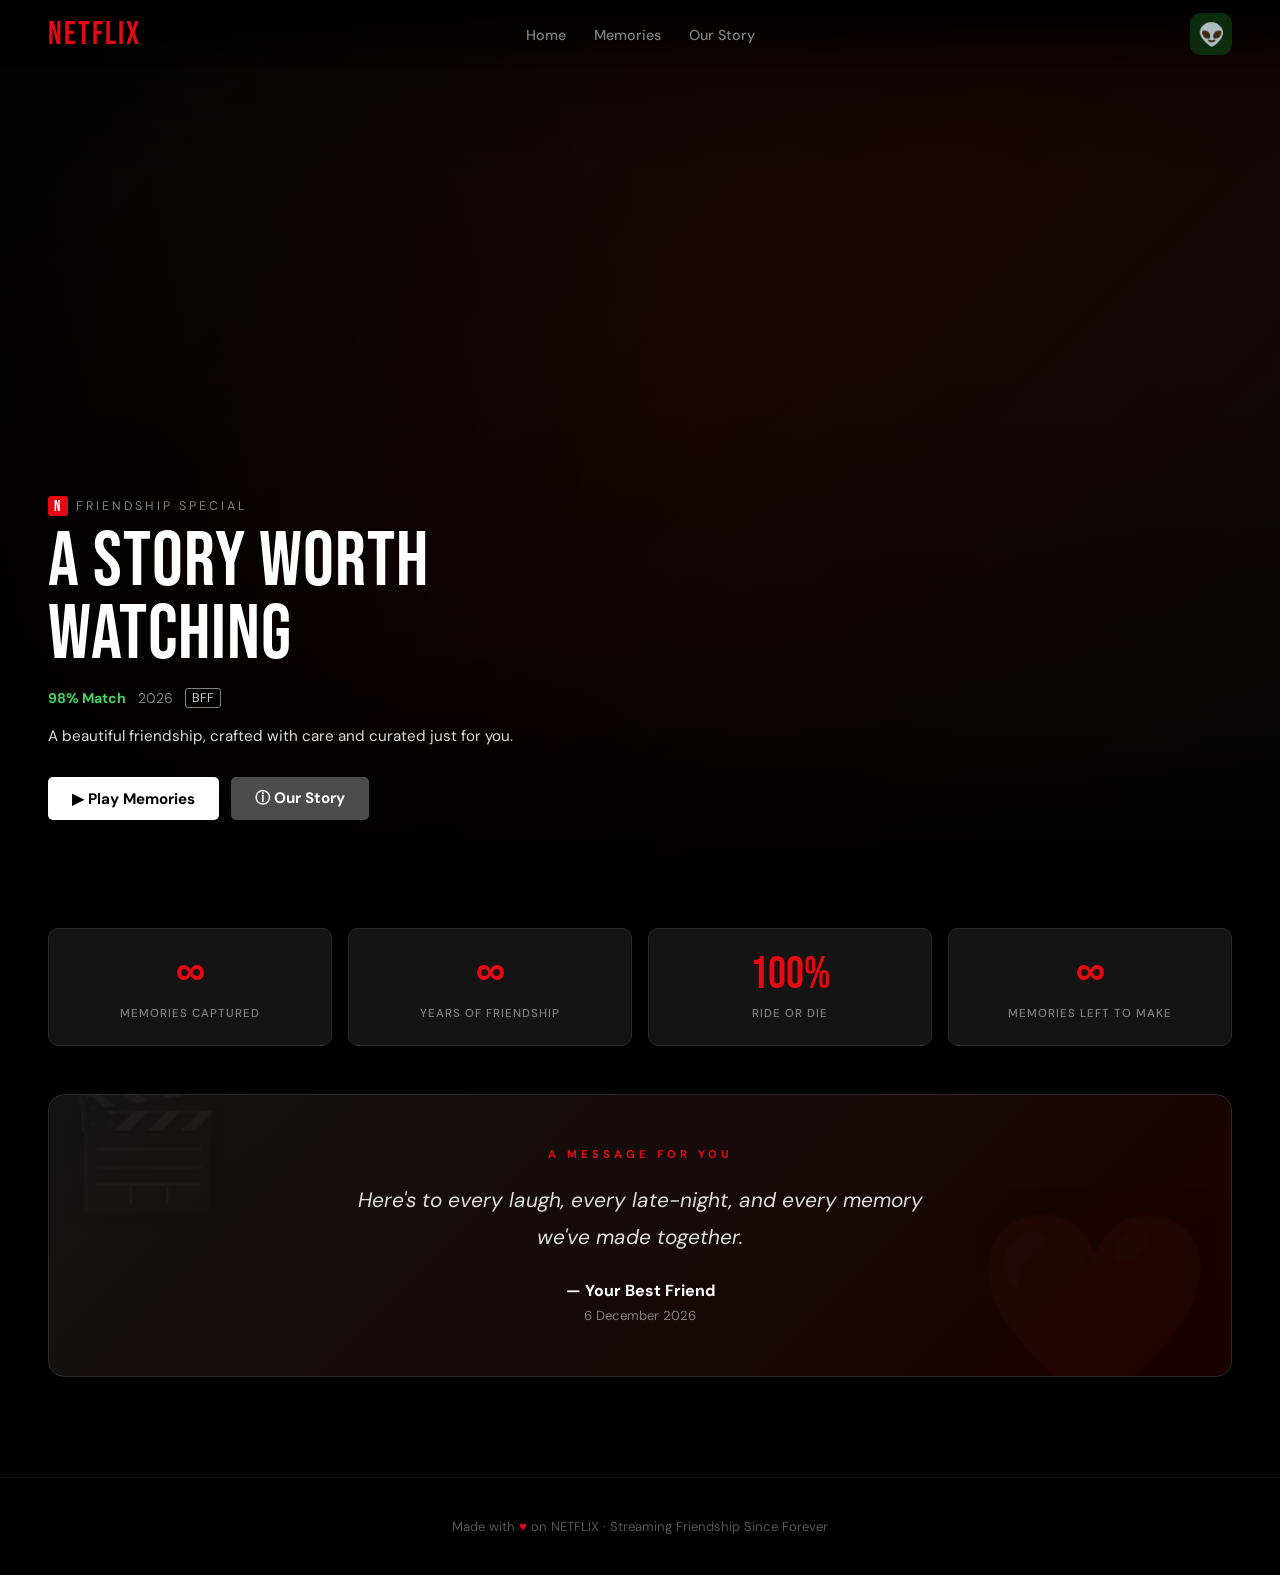
==== commit 80617d3f: "heehehe" ====
--- a/home.html
+++ b/home.html
@@ -373,7 +373,7 @@
 <body>
 
 <nav id="mainNav">
-  <a class="nav-logo" href="#">NATFLIX</a>
+  <a class="nav-logo" href="#">NETFLIX</a>
   <ul class="nav-links">
     <li><a href="#">Home</a></li>
     <li><a href="#memories">Memories</a></li>
@@ -445,7 +445,7 @@
 
 </div>
 
-<footer>Made with <span>♥</span> on NATFLIX · Streaming Friendship Since Forever</footer>
+<footer>Made with <span>♥</span> on NETFLIX · Streaming Friendship Since Forever</footer>
 
 <div class="lightbox" id="lightbox">
   <button class="lb-close" id="lbClose">✕</button>
